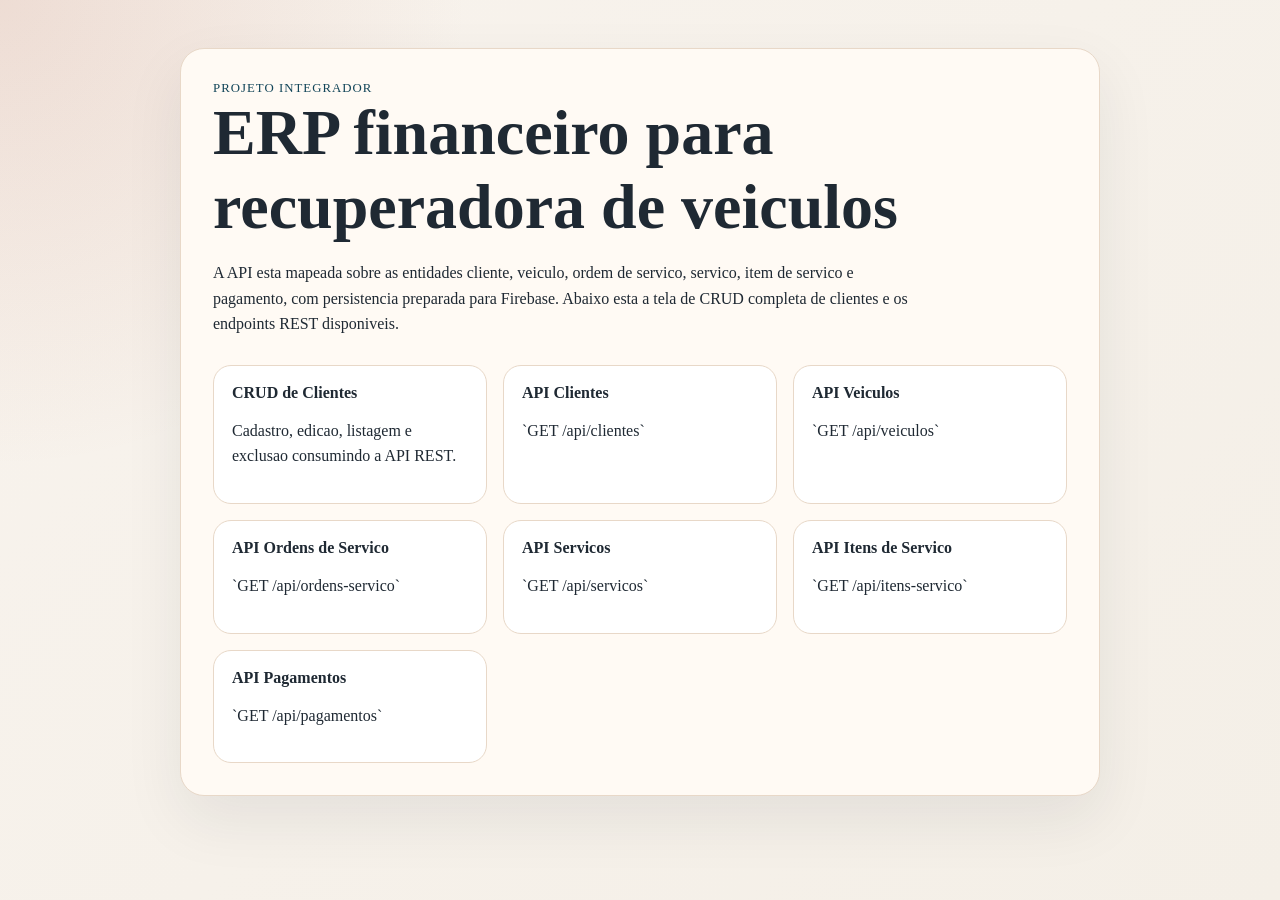
==== src/main/resources/static/index.html @ 029f048d "Integração do Banco de Dados na API" ====
<!DOCTYPE html>
<html lang="pt-BR">
<head>
    <meta charset="UTF-8">
    <meta name="viewport" content="width=device-width, initial-scale=1.0">
    <title>ERP Financeiro</title>
    <style>
        :root {
            --bg: #f4efe7;
            --panel: #fffaf4;
            --ink: #1f2933;
            --accent: #a33b20;
            --accent-2: #124559;
            --line: #e8d8c8;
        }

        * { box-sizing: border-box; }

        body {
            margin: 0;
            font-family: Georgia, "Times New Roman", serif;
            color: var(--ink);
            background:
                radial-gradient(circle at top left, rgba(163, 59, 32, 0.12), transparent 30%),
                linear-gradient(135deg, #f8f3ed, var(--bg));
            min-height: 100vh;
        }

        main {
            max-width: 960px;
            margin: 0 auto;
            padding: 48px 20px 72px;
        }

        .hero {
            background: var(--panel);
            border: 1px solid var(--line);
            border-radius: 24px;
            padding: 32px;
            box-shadow: 0 24px 60px rgba(31, 41, 51, 0.08);
        }

        h1 {
            margin: 0 0 12px;
            font-size: clamp(2.2rem, 5vw, 4rem);
        }

        p {
            line-height: 1.6;
            max-width: 700px;
        }

        .links {
            display: grid;
            grid-template-columns: repeat(auto-fit, minmax(220px, 1fr));
            gap: 16px;
            margin-top: 28px;
        }

        a.card {
            text-decoration: none;
            color: inherit;
            border: 1px solid var(--line);
            border-radius: 18px;
            padding: 18px;
            background: #fff;
            transition: transform .2s ease, border-color .2s ease;
        }

        a.card:hover {
            transform: translateY(-2px);
            border-color: var(--accent);
        }

        .tag {
            color: var(--accent-2);
            text-transform: uppercase;
            letter-spacing: .08em;
            font-size: .8rem;
        }
    </style>
</head>
<body>
<main>
    <section class="hero">
        <div class="tag">Projeto Integrador</div>
        <h1>ERP financeiro para recuperadora de veiculos</h1>
        <p>
            A API esta mapeada sobre as entidades cliente, veiculo, ordem de servico,
            servico, item de servico e pagamento, com persistencia preparada para Firebase.
            Abaixo esta a tela de CRUD completa de clientes e os endpoints REST disponiveis.
        </p>

        <div class="links">
            <a class="card" href="/clientes.html">
                <strong>CRUD de Clientes</strong>
                <p>Cadastro, edicao, listagem e exclusao consumindo a API REST.</p>
            </a>
            <a class="card" href="/api/clientes">
                <strong>API Clientes</strong>
                <p>`GET /api/clientes`</p>
            </a>
            <a class="card" href="/api/veiculos">
                <strong>API Veiculos</strong>
                <p>`GET /api/veiculos`</p>
            </a>
            <a class="card" href="/api/ordens-servico">
                <strong>API Ordens de Servico</strong>
                <p>`GET /api/ordens-servico`</p>
            </a>
            <a class="card" href="/api/servicos">
                <strong>API Servicos</strong>
                <p>`GET /api/servicos`</p>
            </a>
            <a class="card" href="/api/itens-servico">
                <strong>API Itens de Servico</strong>
                <p>`GET /api/itens-servico`</p>
            </a>
            <a class="card" href="/api/pagamentos">
                <strong>API Pagamentos</strong>
                <p>`GET /api/pagamentos`</p>
            </a>
        </div>
    </section>
</main>
</body>
</html>
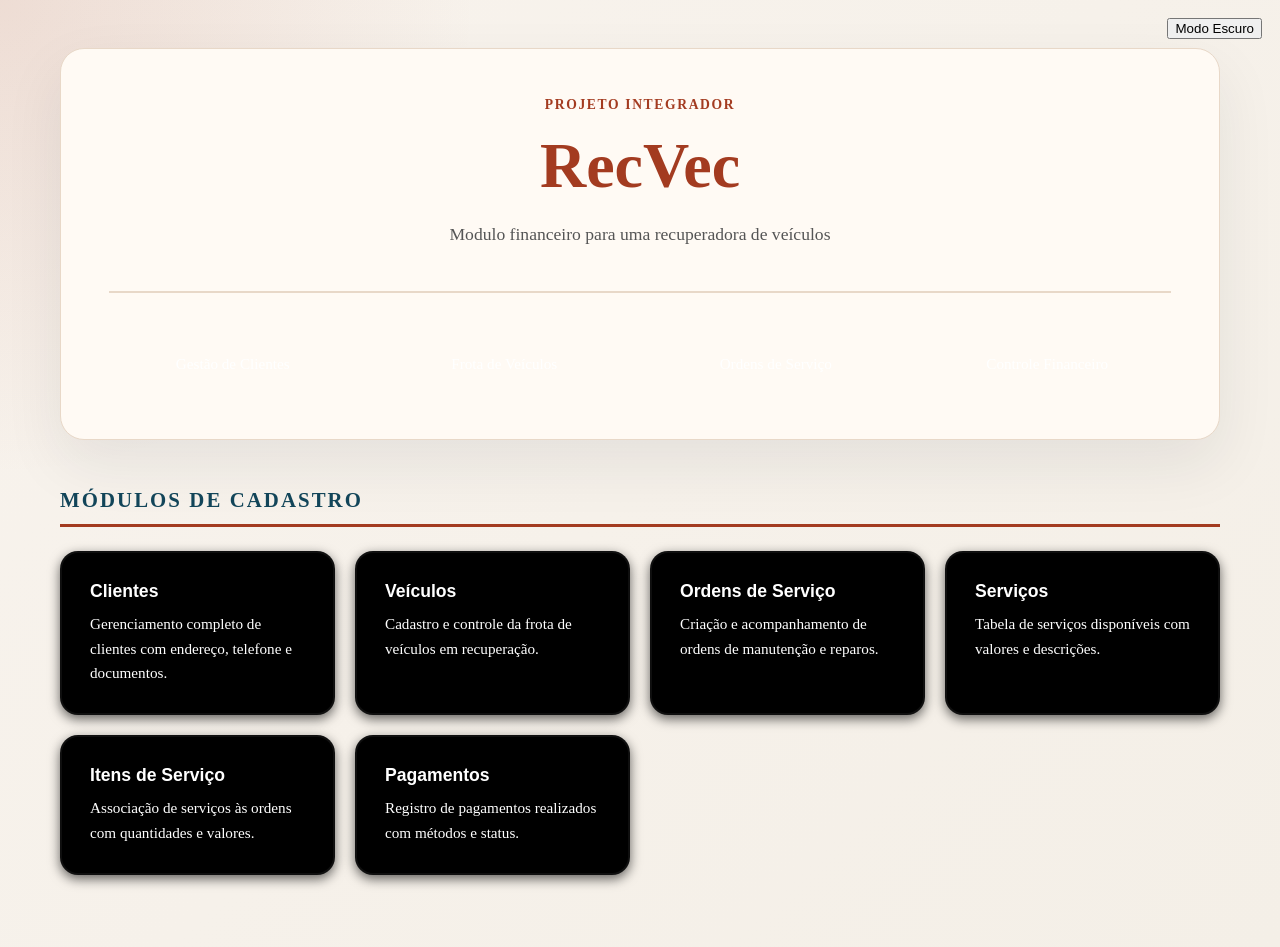
==== commit a6c2f2be: "Versao 2.0" ====
--- a/src/main/resources/static/index.html
+++ b/src/main/resources/static/index.html
@@ -1,9 +1,10 @@
 <!DOCTYPE html>
 <html lang="pt-BR">
 <head>
+    <script>try{var t=localStorage.getItem('theme')||'dark';document.documentElement.classList.add('theme-'+t);}catch(e){}</script>
     <meta charset="UTF-8">
     <meta name="viewport" content="width=device-width, initial-scale=1.0">
-    <title>ERP Financeiro</title>
+    <title>ERP Financeiro - Recuperadora de Veículos</title>
     <style>
         :root {
             --bg: #f4efe7;
@@ -11,7 +12,9 @@
             --ink: #1f2933;
             --accent: #a33b20;
             --accent-2: #124559;
+            --accent-light: #d4744a;
             --line: #e8d8c8;
+            --success: #0f766e;
         }
 
         * { box-sizing: border-box; }
@@ -27,7 +30,7 @@
         }
 
         main {
-            max-width: 960px;
+            max-width: 1200px;
             margin: 0 auto;
             padding: 48px 20px 72px;
         }
@@ -36,92 +39,209 @@
             background: var(--panel);
             border: 1px solid var(--line);
             border-radius: 24px;
-            padding: 32px;
+            padding: 48px;
             box-shadow: 0 24px 60px rgba(31, 41, 51, 0.08);
+            text-align: center;
+            margin-bottom: 48px;
+        }
+
+        .tag {
+            color: var(--accent);
+            text-transform: uppercase;
+            letter-spacing: .12em;
+            font-size: .85rem;
+            font-weight: 700;
+            margin-bottom: 16px;
         }
 
         h1 {
-            margin: 0 0 12px;
+            margin: 0 0 16px;
             font-size: clamp(2.2rem, 5vw, 4rem);
-        }
-
-        p {
-            line-height: 1.6;
-            max-width: 700px;
+            color: var(--accent);
+        }
+
+        .subtitle {
+            font-size: 1.1rem;
+            line-height: 1.8;
+            max-width: 800px;
+            margin: 0 auto 0;
+            color: #555;
+        }
+
+        .features {
+            display: grid;
+            grid-template-columns: repeat(auto-fit, minmax(200px, 1fr));
+            gap: 24px;
+            margin-top: 40px;
+            padding-top: 32px;
+            border-top: 2px solid var(--line);
+        }
+
+        .feature {
+            text-align: center;
+            padding: 16px;
+        }
+
+        .feature-icon {
+            font-size: 2.4rem;
+            margin-bottom: 12px;
+        }
+
+        .feature-text {
+            font-size: .95rem;
+            color: #666;
+            line-height: 1.5;
         }
 
         .links {
             display: grid;
-            grid-template-columns: repeat(auto-fit, minmax(220px, 1fr));
-            gap: 16px;
-            margin-top: 28px;
+            grid-template-columns: repeat(auto-fit, minmax(260px, 1fr));
+            gap: 20px;
+            margin-top: 0;
         }
 
         a.card {
             text-decoration: none;
             color: inherit;
-            border: 1px solid var(--line);
+            border: 2px solid var(--line);
             border-radius: 18px;
-            padding: 18px;
+            padding: 28px;
             background: #fff;
-            transition: transform .2s ease, border-color .2s ease;
+            transition: all .3s ease;
+            display: flex;
+            flex-direction: column;
+            box-shadow: 0 4px 12px rgba(31, 41, 51, 0.06);
         }
 
         a.card:hover {
-            transform: translateY(-2px);
+            transform: translateY(-4px);
             border-color: var(--accent);
-        }
-
-        .tag {
+            box-shadow: 0 12px 24px rgba(163, 59, 32, 0.15);
+            background: linear-gradient(135deg, rgb(246 158 66 / 0.84), rgb(207 203 202 / 0.82));
+        }
+
+        a.card strong {
+            font-size: 1.1rem;
+            color: var(--accent);
+            margin-bottom: 10px;
+            font-family: "Trebuchet MS", Verdana, sans-serif;
+        }
+
+        a.card p {
+            margin: 0;
+            font-size: .95rem;
+            line-height: 1.6;
+            color: #666;
+            flex-grow: 1;
+        }
+
+        .section-title {
+            font-size: 1.3rem;
             color: var(--accent-2);
             text-transform: uppercase;
-            letter-spacing: .08em;
-            font-size: .8rem;
+            letter-spacing: .1em;
+            margin: 48px 0 24px;
+            padding-bottom: 12px;
+            border-bottom: 3px solid var(--accent);
+        }
+
+        @media (max-width: 768px) {
+            main {
+                padding: 32px 16px 64px;
+            }
+
+            .hero {
+                padding: 32px 20px;
+            }
+
+            .links {
+                grid-template-columns: 1fr;
+            }
+
+            .features {
+                grid-template-columns: repeat(2, 1fr);
+                gap: 16px;
+            }
+        }
+
+
+        .theme-dark a.card {
+            background: #000;
+            color: #fff;
+            border-color: rgba(255,255,255,0.06);
+            box-shadow: 0 4px 12px rgba(0,0,0,0.6);
+        }
+        /* Dark-mode hover: keep the same lift but use subtle dark-friendly colors */
+        .theme-dark a.card:hover {
+            transform: translateY(-4px);
+            border-color: var(--accent-2);
+            box-shadow: 0 12px 24px rgba(0,0,0,0.6);
+            background: linear-gradient(135deg, rgb(10 226 246 / 0.51), rgba(125,211,252,0.04));
+        }
+        .theme-dark a.card strong,
+        .theme-dark a.card p,
+        .theme-dark .feature-text {
+            color: #fff;
         }
     </style>
+    <link rel="stylesheet" href="/theme.css">
+    <script src="/theme.js" defer></script>
 </head>
 <body>
 <main>
+    <button id="theme-toggle" class="btn-home" style="position:fixed; right:18px; top:18px; z-index:999">Modo Escuro</button>
     <section class="hero">
         <div class="tag">Projeto Integrador</div>
-        <h1>ERP financeiro para recuperadora de veiculos</h1>
-        <p>
-            A API esta mapeada sobre as entidades cliente, veiculo, ordem de servico,
-            servico, item de servico e pagamento, com persistencia preparada para Firebase.
-            Abaixo esta a tela de CRUD completa de clientes e os endpoints REST disponiveis.
-        </p>
-
-        <div class="links">
-            <a class="card" href="/clientes.html">
-                <strong>CRUD de Clientes</strong>
-                <p>Cadastro, edicao, listagem e exclusao consumindo a API REST.</p>
-            </a>
-            <a class="card" href="/api/clientes">
-                <strong>API Clientes</strong>
-                <p>`GET /api/clientes`</p>
-            </a>
-            <a class="card" href="/api/veiculos">
-                <strong>API Veiculos</strong>
-                <p>`GET /api/veiculos`</p>
-            </a>
-            <a class="card" href="/api/ordens-servico">
-                <strong>API Ordens de Servico</strong>
-                <p>`GET /api/ordens-servico`</p>
-            </a>
-            <a class="card" href="/api/servicos">
-                <strong>API Servicos</strong>
-                <p>`GET /api/servicos`</p>
-            </a>
-            <a class="card" href="/api/itens-servico">
-                <strong>API Itens de Servico</strong>
-                <p>`GET /api/itens-servico`</p>
-            </a>
-            <a class="card" href="/api/pagamentos">
-                <strong>API Pagamentos</strong>
-                <p>`GET /api/pagamentos`</p>
-            </a>
+        <h1>RecVec</h1>
+        <p class="subtitle">Modulo financeiro para uma recuperadora de veículos</p>
+
+        <div class="features">
+            <div class="feature">
+                <div class="feature-icon"></div>
+                <div class="feature-text">Gestão de Clientes</div>
+            </div>
+            <div class="feature">
+                <div class="feature-icon"></div>
+                <div class="feature-text">Frota de Veículos</div>
+            </div>
+            <div class="feature">
+                <div class="feature-icon"></div>
+                <div class="feature-text">Ordens de Serviço</div>
+            </div>
+            <div class="feature">
+                <div class="feature-icon"></div>
+                <div class="feature-text">Controle Financeiro</div>
+            </div>
         </div>
     </section>
+
+    <h2 class="section-title">Módulos de Cadastro</h2>
+    <div class="links">
+        <a class="card" href="/clientes.html">
+            <strong>Clientes</strong>
+            <p>Gerenciamento completo de clientes com endereço, telefone e documentos.</p>
+        </a>
+        <a class="card" href="/veiculos.html">
+            <strong>Veículos</strong>
+            <p>Cadastro e controle da frota de veículos em recuperação.</p>
+        </a>
+        <a class="card" href="/ordens-servico.html">
+            <strong>Ordens de Serviço</strong>
+            <p>Criação e acompanhamento de ordens de manutenção e reparos.</p>
+        </a>
+        <a class="card" href="/servicos.html">
+            <strong>Serviços</strong>
+            <p>Tabela de serviços disponíveis com valores e descrições.</p>
+        </a>
+        <a class="card" href="/itens-servico.html">
+            <strong>Itens de Serviço</strong>
+            <p>Associação de serviços às ordens com quantidades e valores.</p>
+        </a>
+        <a class="card" href="/pagamentos.html">
+            <strong>Pagamentos</strong>
+            <p>Registro de pagamentos realizados com métodos e status.</p>
+        </a>
+    </div>
 </main>
 </body>
 </html>
